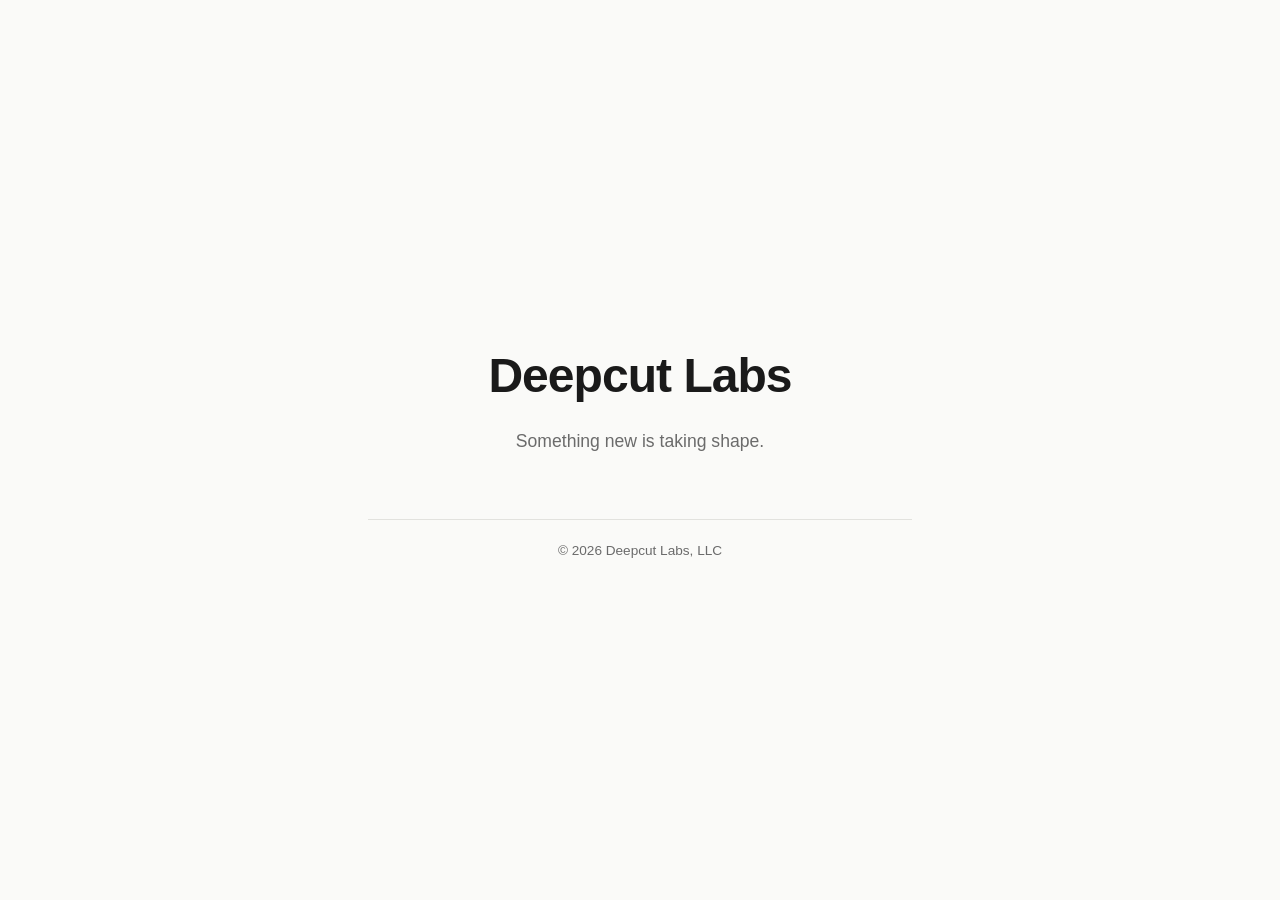
==== index.html @ 6114760e "Add landing page, CNAME, and 404 for GitHub Pages Claude-Session: https://claude.ai/code/session_01U" ====
<!doctype html>
<html lang="en">
<head>
  <meta charset="utf-8">
  <meta name="viewport" content="width=device-width, initial-scale=1">
  <title>Deepcut Labs</title>
  <meta name="description" content="Deepcut Labs, LLC">
  <style>
    :root {
      --bg: #fafaf8;
      --fg: #1a1a1a;
      --muted: #6b6b6b;
      --rule: #e2e2de;
    }
    @media (prefers-color-scheme: dark) {
      :root {
        --bg: #111113;
        --fg: #ededea;
        --muted: #9a9a96;
        --rule: #2a2a2e;
      }
    }
    * { box-sizing: border-box; margin: 0; padding: 0; }
    body {
      background: var(--bg);
      color: var(--fg);
      font-family: -apple-system, BlinkMacSystemFont, "Segoe UI", Roboto, Helvetica, Arial, sans-serif;
      line-height: 1.6;
      min-height: 100svh;
      display: flex;
      flex-direction: column;
      align-items: center;
      justify-content: center;
      padding: 2rem 1.5rem;
    }
    main {
      max-width: 34rem;
      width: 100%;
      text-align: center;
    }
    h1 {
      font-size: clamp(2rem, 6vw, 3rem);
      font-weight: 650;
      letter-spacing: -0.02em;
    }
    p.tagline {
      margin-top: 0.75rem;
      color: var(--muted);
      font-size: 1.1rem;
    }
    footer {
      margin-top: 4rem;
      padding-top: 1.25rem;
      border-top: 1px solid var(--rule);
      color: var(--muted);
      font-size: 0.85rem;
      width: 100%;
      max-width: 34rem;
      text-align: center;
    }
  </style>
</head>
<body>
  <main>
    <h1>Deepcut Labs</h1>
    <p class="tagline">Something new is taking shape.</p>
  </main>
  <footer>
    &copy; 2026 Deepcut Labs, LLC
  </footer>
</body>
</html>
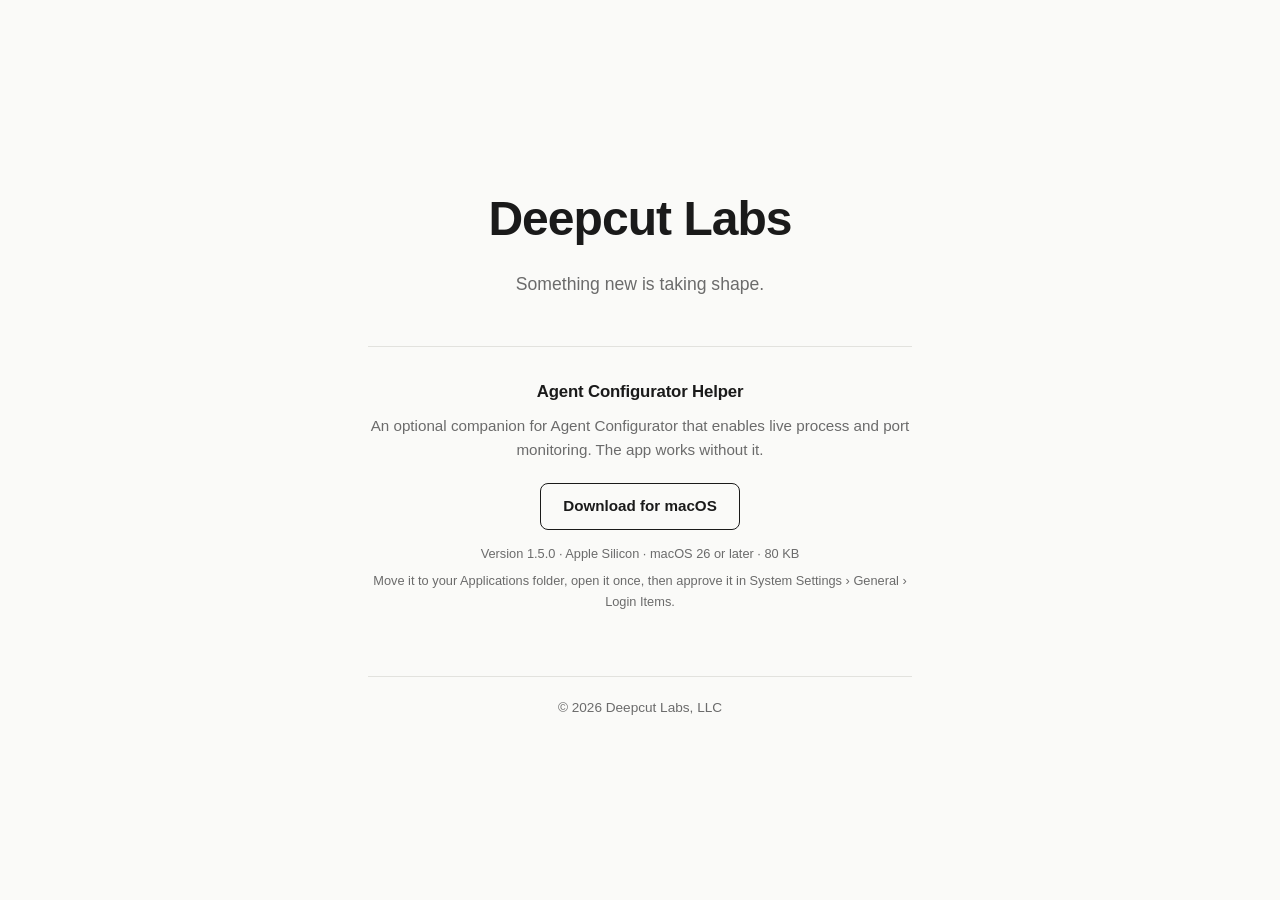
==== commit ae92e8f4: "Add Agent Configurator Helper download to homepage Publishes the Developer ID-signed helper sidecar " ====
--- a/index.html
+++ b/index.html
@@ -48,6 +48,50 @@
       color: var(--muted);
       font-size: 1.1rem;
     }
+    section.download {
+      margin-top: 3rem;
+      padding-top: 2rem;
+      border-top: 1px solid var(--rule);
+    }
+    h2 {
+      font-size: 1.05rem;
+      font-weight: 600;
+      letter-spacing: -0.01em;
+    }
+    p.desc {
+      margin-top: 0.5rem;
+      color: var(--muted);
+      font-size: 0.95rem;
+    }
+    a.download-btn {
+      display: inline-block;
+      margin-top: 1.25rem;
+      padding: 0.65rem 1.4rem;
+      border: 1px solid var(--fg);
+      border-radius: 0.5rem;
+      color: var(--fg);
+      text-decoration: none;
+      font-size: 0.95rem;
+      font-weight: 550;
+      transition: background-color 0.15s ease, color 0.15s ease;
+    }
+    a.download-btn:hover {
+      background: var(--fg);
+      color: var(--bg);
+    }
+    a.download-btn:focus-visible {
+      outline: 2px solid var(--fg);
+      outline-offset: 3px;
+    }
+    p.meta, p.note {
+      margin-top: 0.9rem;
+      color: var(--muted);
+      font-size: 0.8rem;
+    }
+    p.note { margin-top: 0.4rem; }
+    @media (prefers-reduced-motion: reduce) {
+      a.download-btn { transition: none; }
+    }
     footer {
       margin-top: 4rem;
       padding-top: 1.25rem;
@@ -64,6 +108,24 @@
   <main>
     <h1>Deepcut Labs</h1>
     <p class="tagline">Something new is taking shape.</p>
+
+    <section class="download" aria-labelledby="helper-heading">
+      <h2 id="helper-heading">Agent Configurator Helper</h2>
+      <p class="desc">
+        An optional companion for Agent Configurator that enables live process
+        and port monitoring. The app works without it.
+      </p>
+      <a class="download-btn" href="/downloads/AgentConfiguratorHelper-1.5.0.zip" download>
+        Download for macOS
+      </a>
+      <p class="meta">
+        Version 1.5.0 &middot; Apple Silicon &middot; macOS 26 or later &middot; 80&nbsp;KB
+      </p>
+      <p class="note">
+        Move it to your Applications folder, open it once, then approve it in
+        System Settings &rsaquo; General &rsaquo; Login Items.
+      </p>
+    </section>
   </main>
   <footer>
     &copy; 2026 Deepcut Labs, LLC
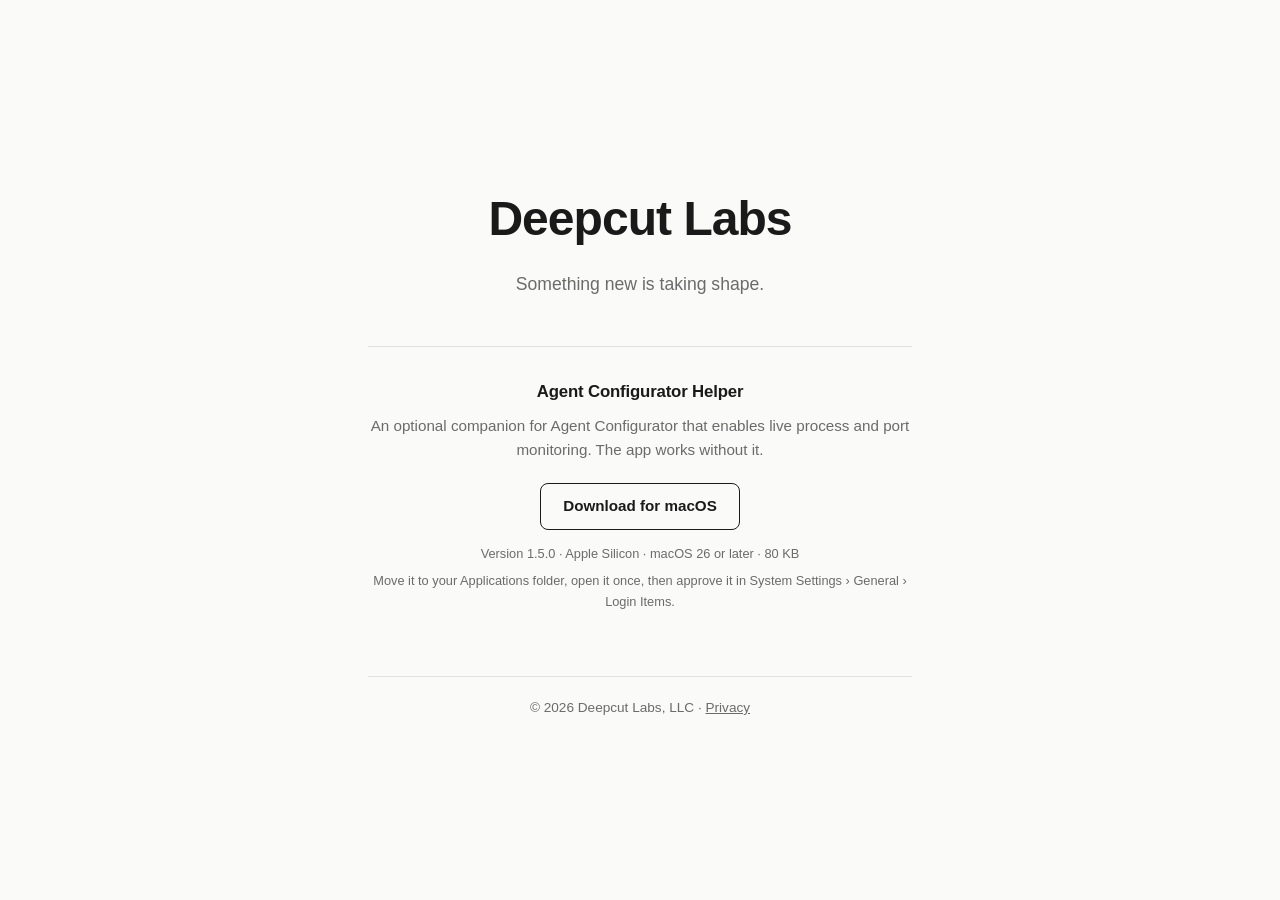
==== commit 1db57d6e: "Add privacy policy, link it from the homepage Required for TestFlight Beta App Review. Content is de" ====
--- a/index.html
+++ b/index.html
@@ -102,6 +102,7 @@
       max-width: 34rem;
       text-align: center;
     }
+    footer a { color: inherit; }
   </style>
 </head>
 <body>
@@ -128,7 +129,7 @@
     </section>
   </main>
   <footer>
-    &copy; 2026 Deepcut Labs, LLC
+    &copy; 2026 Deepcut Labs, LLC &middot; <a href="/privacy.html">Privacy</a>
   </footer>
 </body>
 </html>
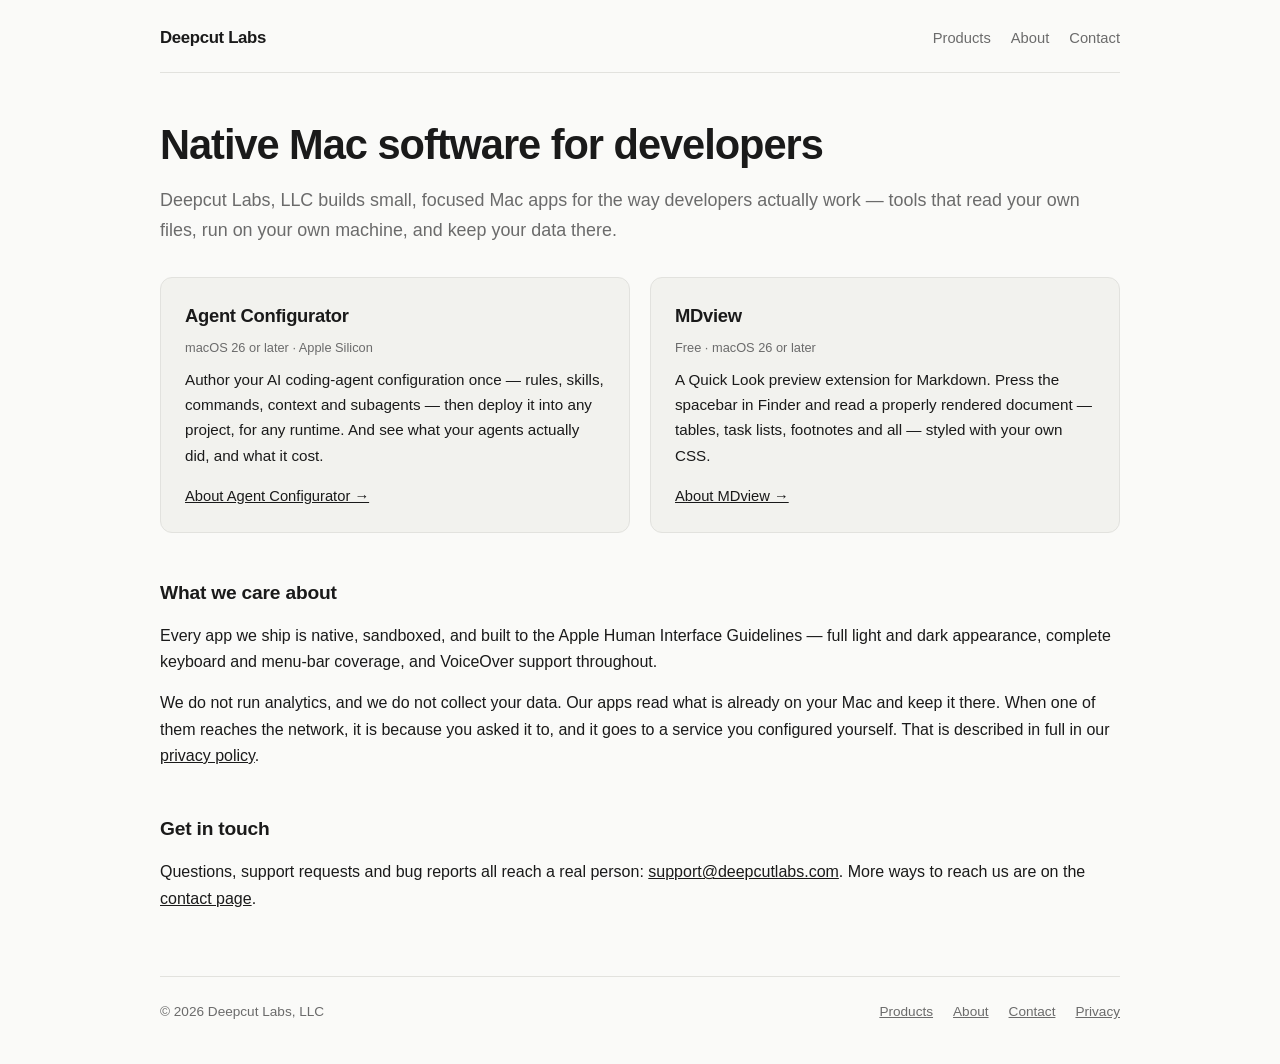
==== commit 7f273878: "feat: build out the site with About, Contact, and product pages Apple's organization enrollment veri" ====
--- a/index.html
+++ b/index.html
@@ -3,133 +3,80 @@
 <head>
   <meta charset="utf-8">
   <meta name="viewport" content="width=device-width, initial-scale=1">
-  <title>Deepcut Labs</title>
-  <meta name="description" content="Deepcut Labs, LLC">
-  <style>
-    :root {
-      --bg: #fafaf8;
-      --fg: #1a1a1a;
-      --muted: #6b6b6b;
-      --rule: #e2e2de;
-    }
-    @media (prefers-color-scheme: dark) {
-      :root {
-        --bg: #111113;
-        --fg: #ededea;
-        --muted: #9a9a96;
-        --rule: #2a2a2e;
-      }
-    }
-    * { box-sizing: border-box; margin: 0; padding: 0; }
-    body {
-      background: var(--bg);
-      color: var(--fg);
-      font-family: -apple-system, BlinkMacSystemFont, "Segoe UI", Roboto, Helvetica, Arial, sans-serif;
-      line-height: 1.6;
-      min-height: 100svh;
-      display: flex;
-      flex-direction: column;
-      align-items: center;
-      justify-content: center;
-      padding: 2rem 1.5rem;
-    }
-    main {
-      max-width: 34rem;
-      width: 100%;
-      text-align: center;
-    }
-    h1 {
-      font-size: clamp(2rem, 6vw, 3rem);
-      font-weight: 650;
-      letter-spacing: -0.02em;
-    }
-    p.tagline {
-      margin-top: 0.75rem;
-      color: var(--muted);
-      font-size: 1.1rem;
-    }
-    section.download {
-      margin-top: 3rem;
-      padding-top: 2rem;
-      border-top: 1px solid var(--rule);
-    }
-    h2 {
-      font-size: 1.05rem;
-      font-weight: 600;
-      letter-spacing: -0.01em;
-    }
-    p.desc {
-      margin-top: 0.5rem;
-      color: var(--muted);
-      font-size: 0.95rem;
-    }
-    a.download-btn {
-      display: inline-block;
-      margin-top: 1.25rem;
-      padding: 0.65rem 1.4rem;
-      border: 1px solid var(--fg);
-      border-radius: 0.5rem;
-      color: var(--fg);
-      text-decoration: none;
-      font-size: 0.95rem;
-      font-weight: 550;
-      transition: background-color 0.15s ease, color 0.15s ease;
-    }
-    a.download-btn:hover {
-      background: var(--fg);
-      color: var(--bg);
-    }
-    a.download-btn:focus-visible {
-      outline: 2px solid var(--fg);
-      outline-offset: 3px;
-    }
-    p.meta, p.note {
-      margin-top: 0.9rem;
-      color: var(--muted);
-      font-size: 0.8rem;
-    }
-    p.note { margin-top: 0.4rem; }
-    @media (prefers-reduced-motion: reduce) {
-      a.download-btn { transition: none; }
-    }
-    footer {
-      margin-top: 4rem;
-      padding-top: 1.25rem;
-      border-top: 1px solid var(--rule);
-      color: var(--muted);
-      font-size: 0.85rem;
-      width: 100%;
-      max-width: 34rem;
-      text-align: center;
-    }
-    footer a { color: inherit; }
-  </style>
+  <title>Deepcut Labs — Mac software for developers</title>
+  <meta name="description" content="Deepcut Labs, LLC builds native Mac software for developers, including Agent Configurator and MDview.">
+  <link rel="stylesheet" href="/assets/site.css">
 </head>
 <body>
-  <main>
-    <h1>Deepcut Labs</h1>
-    <p class="tagline">Something new is taking shape.</p>
+  <header class="site-header">
+    <a class="wordmark" href="/">Deepcut Labs</a>
+    <nav>
+      <a href="/products/">Products</a>
+      <a href="/about.html">About</a>
+      <a href="/contact.html">Contact</a>
+    </nav>
+  </header>
 
-    <section class="download" aria-labelledby="helper-heading">
-      <h2 id="helper-heading">Agent Configurator Helper</h2>
-      <p class="desc">
-        An optional companion for Agent Configurator that enables live process
-        and port monitoring. The app works without it.
-      </p>
-      <a class="download-btn" href="/downloads/AgentConfiguratorHelper-1.5.0.zip" download>
-        Download for macOS
-      </a>
-      <p class="meta">
-        Version 1.5.0 &middot; Apple Silicon &middot; macOS 26 or later &middot; 80&nbsp;KB
-      </p>
-      <p class="note">
-        Move it to your Applications folder, open it once, then approve it in
-        System Settings &rsaquo; General &rsaquo; Login Items.
-      </p>
-    </section>
+  <main class="wide">
+    <h1>Native Mac software for developers</h1>
+    <p class="lede">
+      Deepcut Labs, LLC builds small, focused Mac apps for the way developers actually work —
+      tools that read your own files, run on your own machine, and keep your data there.
+    </p>
+
+    <div class="cards">
+      <article class="card">
+        <h3>Agent Configurator</h3>
+        <p class="status">macOS 26 or later &middot; Apple Silicon</p>
+        <p>
+          Author your AI coding-agent configuration once — rules, skills, commands, context and
+          subagents — then deploy it into any project, for any runtime. And see what your agents
+          actually did, and what it cost.
+        </p>
+        <p class="more"><a href="/products/agent-configurator.html">About Agent Configurator &rarr;</a></p>
+      </article>
+
+      <article class="card">
+        <h3>MDview</h3>
+        <p class="status">Free &middot; macOS 26 or later</p>
+        <p>
+          A Quick Look preview extension for Markdown. Press the spacebar in Finder and read a
+          properly rendered document — tables, task lists, footnotes and all — styled with your
+          own CSS.
+        </p>
+        <p class="more"><a href="/products/mdview.html">About MDview &rarr;</a></p>
+      </article>
+    </div>
+
+    <h2>What we care about</h2>
+    <p>
+      Every app we ship is native, sandboxed, and built to the Apple Human Interface Guidelines —
+      full light and dark appearance, complete keyboard and menu-bar coverage, and VoiceOver
+      support throughout.
+    </p>
+    <p>
+      We do not run analytics, and we do not collect your data. Our apps read what is already on
+      your Mac and keep it there. When one of them reaches the network, it is because you asked
+      it to, and it goes to a service you configured yourself. That is described in full in our
+      <a href="/privacy.html">privacy policy</a>.
+    </p>
+
+    <h2>Get in touch</h2>
+    <p>
+      Questions, support requests and bug reports all reach a real person:
+      <a href="mailto:support@deepcutlabs.com">support@deepcutlabs.com</a>. More ways to reach us
+      are on the <a href="/contact.html">contact page</a>.
+    </p>
   </main>
-  <footer>
-    &copy; 2026 Deepcut Labs, LLC &middot; <a href="/privacy.html">Privacy</a>
+
+  <footer class="site-footer">
+    <span>&copy; 2026 Deepcut Labs, LLC</span>
+    <nav>
+      <a href="/products/">Products</a>
+      <a href="/about.html">About</a>
+      <a href="/contact.html">Contact</a>
+      <a href="/privacy.html">Privacy</a>
+    </nav>
   </footer>
 </body>
 </html>
--- a/assets/site.css
+++ b/assets/site.css
@@ -0,0 +1,240 @@
+/* Deepcut Labs — shared site styles */
+
+:root {
+  --bg: #fafaf8;
+  --fg: #1a1a1a;
+  --muted: #6b6b6b;
+  --rule: #e2e2de;
+  --panel: #f2f2ee;
+  --accent: #1a1a1a;
+}
+@media (prefers-color-scheme: dark) {
+  :root {
+    --bg: #111113;
+    --fg: #ededea;
+    --muted: #9a9a96;
+    --rule: #2a2a2e;
+    --panel: #191a1d;
+    --accent: #ededea;
+  }
+}
+
+* { box-sizing: border-box; margin: 0; padding: 0; }
+
+html { scroll-behavior: smooth; }
+
+body {
+  background: var(--bg);
+  color: var(--fg);
+  font-family: -apple-system, BlinkMacSystemFont, "Segoe UI", Roboto, Helvetica, Arial, sans-serif;
+  line-height: 1.65;
+  min-height: 100svh;
+  display: flex;
+  flex-direction: column;
+  align-items: center;
+  padding: 0 1.5rem 0;
+}
+
+/* ---- Header / nav ---- */
+
+.site-header {
+  width: 100%;
+  max-width: 60rem;
+  display: flex;
+  flex-wrap: wrap;
+  gap: 0.75rem 1.5rem;
+  align-items: baseline;
+  justify-content: space-between;
+  padding: 1.5rem 0 1.25rem;
+  border-bottom: 1px solid var(--rule);
+}
+.site-header .wordmark {
+  font-weight: 650;
+  letter-spacing: -0.02em;
+  font-size: 1.05rem;
+  text-decoration: none;
+  color: var(--fg);
+}
+.site-header nav {
+  display: flex;
+  flex-wrap: wrap;
+  gap: 1.25rem;
+  font-size: 0.92rem;
+}
+.site-header nav a {
+  color: var(--muted);
+  text-decoration: none;
+}
+.site-header nav a:hover { color: var(--fg); }
+.site-header nav a[aria-current="page"] { color: var(--fg); font-weight: 560; }
+
+/* ---- Main content ---- */
+
+main {
+  width: 100%;
+  max-width: 44rem;
+  flex: 1;
+  padding: 3rem 0 4rem;
+}
+main.wide { max-width: 60rem; }
+
+h1 {
+  font-size: clamp(1.75rem, 4.5vw, 2.6rem);
+  font-weight: 650;
+  letter-spacing: -0.025em;
+  line-height: 1.15;
+}
+h2 {
+  font-size: 1.2rem;
+  font-weight: 650;
+  letter-spacing: -0.01em;
+  margin-top: 2.75rem;
+}
+h3 {
+  font-size: 1rem;
+  font-weight: 620;
+  margin-top: 1.75rem;
+}
+p, ul, ol { margin-top: 0.9rem; }
+ul, ol { padding-left: 1.25rem; }
+li { margin-top: 0.4rem; }
+strong { font-weight: 620; }
+
+a { color: inherit; }
+
+.lede {
+  margin-top: 1.1rem;
+  font-size: 1.12rem;
+  color: var(--muted);
+}
+.eyebrow {
+  font-size: 0.78rem;
+  letter-spacing: 0.08em;
+  text-transform: uppercase;
+  color: var(--muted);
+  margin-bottom: 0.6rem;
+}
+.updated { margin-top: 0.4rem; color: var(--muted); font-size: 0.85rem; }
+
+code {
+  font-family: ui-monospace, SFMono-Regular, Menlo, monospace;
+  font-size: 0.9em;
+}
+
+/* ---- Product cards ---- */
+
+.cards {
+  margin-top: 2rem;
+  display: grid;
+  gap: 1.25rem;
+  grid-template-columns: repeat(auto-fit, minmax(17rem, 1fr));
+}
+.card {
+  border: 1px solid var(--rule);
+  border-radius: 12px;
+  background: var(--panel);
+  padding: 1.4rem 1.5rem 1.5rem;
+  display: flex;
+  flex-direction: column;
+}
+.card h2, .card h3 { margin-top: 0; }
+.card h3 { font-size: 1.15rem; font-weight: 650; letter-spacing: -0.015em; }
+.card p { margin-top: 0.6rem; font-size: 0.95rem; }
+.card .status {
+  margin-top: 0.35rem;
+  font-size: 0.8rem;
+  color: var(--muted);
+}
+.card .more { margin-top: auto; padding-top: 1rem; font-size: 0.92rem; }
+
+/* ---- Buttons ---- */
+
+.actions {
+  margin-top: 1.75rem;
+  display: flex;
+  flex-wrap: wrap;
+  gap: 0.75rem;
+  align-items: center;
+}
+.btn {
+  display: inline-block;
+  padding: 0.6rem 1.1rem;
+  border-radius: 8px;
+  border: 1px solid var(--accent);
+  background: var(--accent);
+  color: var(--bg);
+  text-decoration: none;
+  font-size: 0.95rem;
+  font-weight: 560;
+}
+.btn.secondary {
+  background: transparent;
+  color: var(--fg);
+  border-color: var(--rule);
+}
+.btn.disabled {
+  background: transparent;
+  color: var(--muted);
+  border-color: var(--rule);
+  cursor: default;
+}
+
+/* ---- Screenshots ---- */
+
+figure {
+  margin-top: 2rem;
+  border: 1px solid var(--rule);
+  border-radius: 12px;
+  overflow: hidden;
+  background: var(--panel);
+}
+figure img {
+  display: block;
+  width: 100%;
+  height: auto;
+}
+figcaption {
+  padding: 0.75rem 1rem;
+  font-size: 0.87rem;
+  color: var(--muted);
+  border-top: 1px solid var(--rule);
+}
+
+/* ---- Definition rows (contact, specs) ---- */
+
+.rows { margin-top: 1.5rem; border-top: 1px solid var(--rule); }
+.row {
+  display: flex;
+  flex-wrap: wrap;
+  gap: 0.25rem 1.5rem;
+  padding: 0.9rem 0;
+  border-bottom: 1px solid var(--rule);
+}
+.row dt {
+  flex: 0 0 9rem;
+  color: var(--muted);
+  font-size: 0.9rem;
+}
+.row dd { flex: 1 1 14rem; }
+
+/* ---- Footer ---- */
+
+.site-footer {
+  margin-top: auto;
+  padding: 1.5rem 0 2.5rem;
+  border-top: 1px solid var(--rule);
+  color: var(--muted);
+  font-size: 0.85rem;
+  width: 100%;
+  max-width: 60rem;
+  display: flex;
+  flex-wrap: wrap;
+  gap: 0.5rem 1.25rem;
+  justify-content: space-between;
+}
+.site-footer nav { display: flex; flex-wrap: wrap; gap: 1.25rem; }
+.site-footer a { color: inherit; }
+
+@media (max-width: 34rem) {
+  .row dt { flex-basis: 100%; }
+}
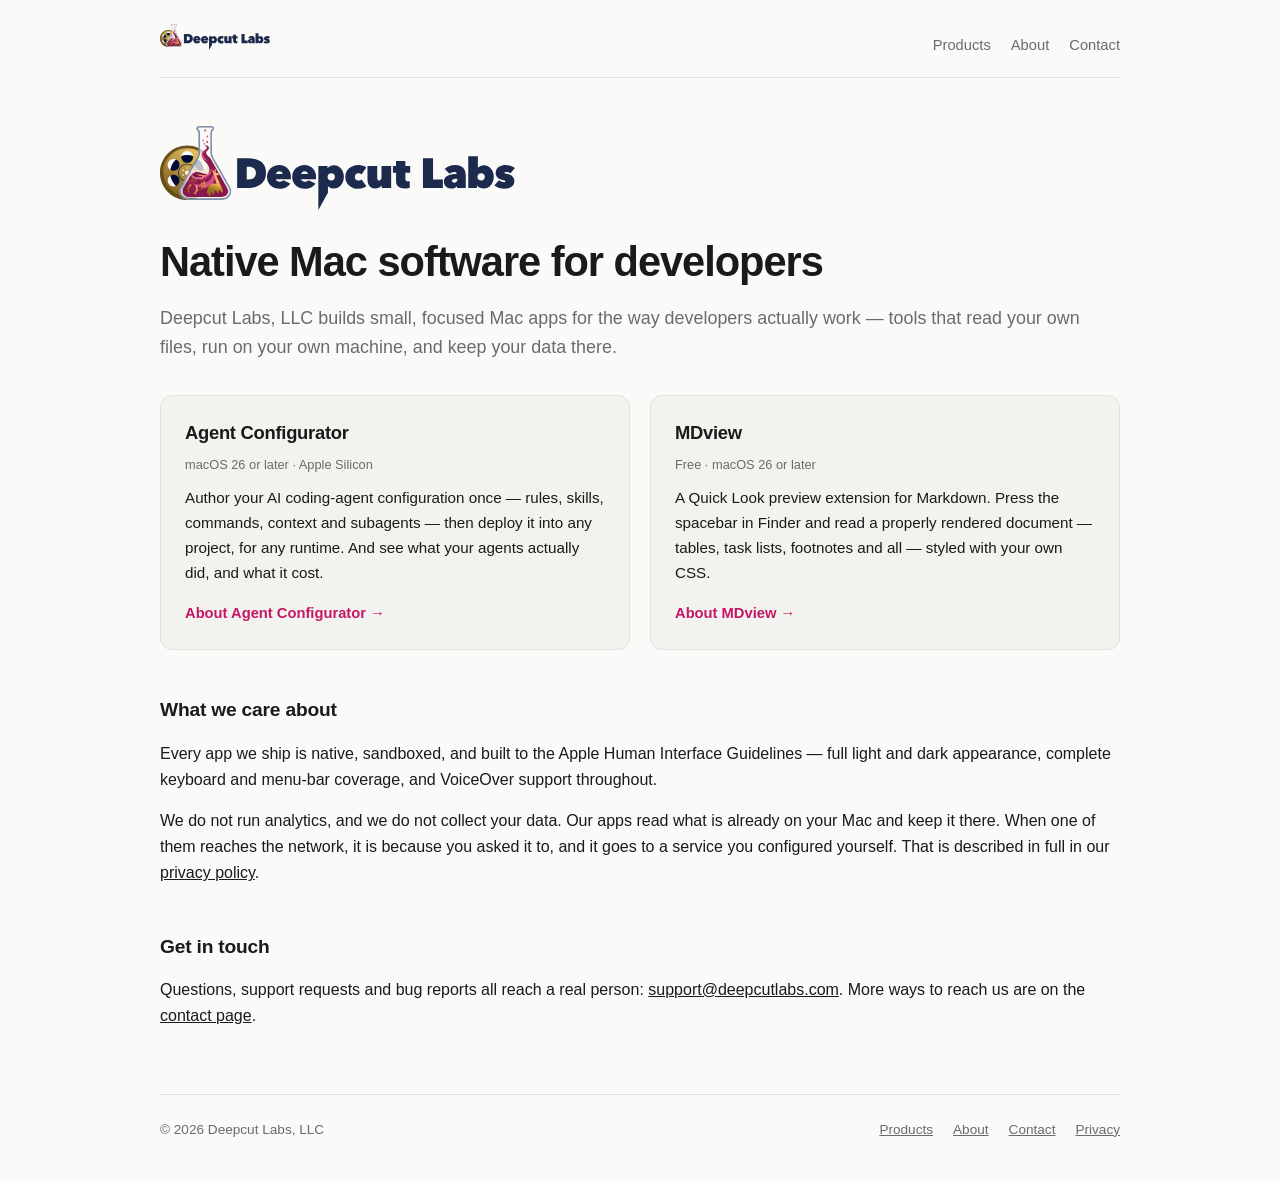
==== commit 50a098b5: "feat: put the logo and brand colour across the site The site was monochrome and carried artwork only" ====
--- a/index.html
+++ b/index.html
@@ -6,10 +6,18 @@
   <title>Deepcut Labs — Mac software for developers</title>
   <meta name="description" content="Deepcut Labs, LLC builds native Mac software for developers, including Agent Configurator and MDview.">
   <link rel="stylesheet" href="/assets/site.css">
+  <link rel="icon" href="/assets/favicon-32.png" sizes="32x32" type="image/png">
+  <link rel="icon" href="/assets/favicon-192.png" sizes="192x192" type="image/png">
+  <link rel="apple-touch-icon" href="/assets/apple-touch-icon.png">
 </head>
 <body>
   <header class="site-header">
-    <a class="wordmark" href="/">Deepcut Labs</a>
+    <a class="wordmark" href="/" aria-label="Deepcut Labs — home">
+      <picture>
+        <source srcset="/assets/logo-dark.svg" media="(prefers-color-scheme: dark)">
+        <img src="/assets/logo-light.svg" alt="Deepcut Labs" width="110" height="26">
+      </picture>
+    </a>
     <nav>
       <a href="/products/">Products</a>
       <a href="/about.html">About</a>
@@ -18,6 +26,10 @@
   </header>
 
   <main class="wide">
+    <picture>
+      <source srcset="/assets/logo-dark.svg" media="(prefers-color-scheme: dark)">
+      <img class="hero-logo" src="/assets/logo-light.svg" alt="Deepcut Labs" width="355" height="84">
+    </picture>
     <h1>Native Mac software for developers</h1>
     <p class="lede">
       Deepcut Labs, LLC builds small, focused Mac apps for the way developers actually work —
--- a/assets/site.css
+++ b/assets/site.css
@@ -7,6 +7,8 @@
   --rule: #e2e2de;
   --panel: #f2f2ee;
   --accent: #1a1a1a;
+  --brand: #c51667;        /* logo magenta, on the light ground */
+  --brand-soft: #c5166714;
 }
 @media (prefers-color-scheme: dark) {
   :root {
@@ -16,6 +18,8 @@
     --rule: #2a2a2e;
     --panel: #191a1d;
     --accent: #ededea;
+    --brand: #e2599c;      /* the light magenta is too dark on #111113 */
+    --brand-soft: #e2599c1f;
   }
 }
 
@@ -49,11 +53,15 @@
   border-bottom: 1px solid var(--rule);
 }
 .site-header .wordmark {
-  font-weight: 650;
-  letter-spacing: -0.02em;
-  font-size: 1.05rem;
+  display: inline-flex;
+  align-items: center;
   text-decoration: none;
   color: var(--fg);
+}
+.site-header .wordmark img {
+  height: 26px;
+  width: auto;
+  display: block;
 }
 .site-header nav {
   display: flex;
@@ -77,6 +85,13 @@
   padding: 3rem 0 4rem;
 }
 main.wide { max-width: 60rem; }
+
+.hero-logo {
+  display: block;
+  width: auto;
+  height: clamp(56px, 9vw, 84px);
+  margin-bottom: 1.75rem;
+}
 
 h1 {
   font-size: clamp(1.75rem, 4.5vw, 2.6rem);
@@ -111,7 +126,8 @@
   font-size: 0.78rem;
   letter-spacing: 0.08em;
   text-transform: uppercase;
-  color: var(--muted);
+  color: var(--brand);
+  font-weight: 600;
   margin-bottom: 0.6rem;
 }
 .updated { margin-top: 0.4rem; color: var(--muted); font-size: 0.85rem; }
@@ -136,6 +152,11 @@
   padding: 1.4rem 1.5rem 1.5rem;
   display: flex;
   flex-direction: column;
+  transition: border-color 0.15s ease, box-shadow 0.15s ease;
+}
+.card:hover {
+  border-color: var(--brand);
+  box-shadow: 0 0 0 3px var(--brand-soft);
 }
 .card h2, .card h3 { margin-top: 0; }
 .card h3 { font-size: 1.15rem; font-weight: 650; letter-spacing: -0.015em; }
@@ -146,6 +167,8 @@
   color: var(--muted);
 }
 .card .more { margin-top: auto; padding-top: 1rem; font-size: 0.92rem; }
+.card .more a { color: var(--brand); text-decoration: none; font-weight: 560; }
+.card .more a:hover { text-decoration: underline; }
 
 /* ---- Buttons ---- */
 
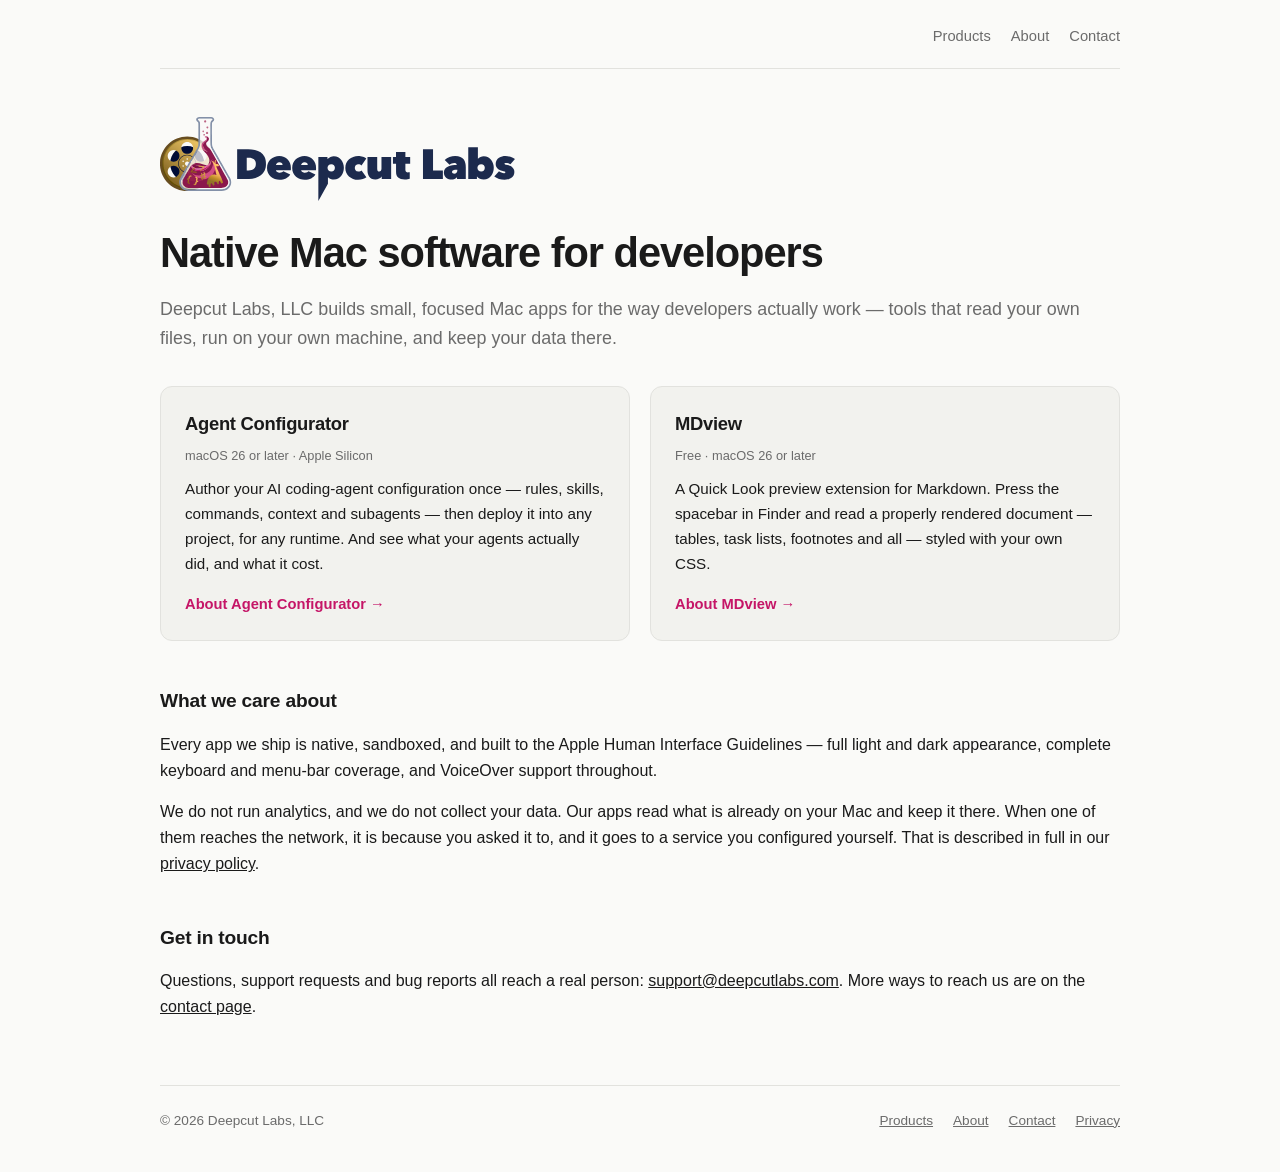
==== commit 4a65dca2: "fix: drop the duplicate logo from the homepage header The homepage carried the lockup twice — once i" ====
--- a/index.html
+++ b/index.html
@@ -11,13 +11,7 @@
   <link rel="apple-touch-icon" href="/assets/apple-touch-icon.png">
 </head>
 <body>
-  <header class="site-header">
-    <a class="wordmark" href="/" aria-label="Deepcut Labs — home">
-      <picture>
-        <source srcset="/assets/logo-dark.svg" media="(prefers-color-scheme: dark)">
-        <img src="/assets/logo-light.svg" alt="Deepcut Labs" width="110" height="26">
-      </picture>
-    </a>
+  <header class="site-header nologo">
     <nav>
       <a href="/products/">Products</a>
       <a href="/about.html">About</a>
--- a/assets/site.css
+++ b/assets/site.css
@@ -63,6 +63,9 @@
   width: auto;
   display: block;
 }
+/* Homepage carries the lockup in the hero, so its header has no logo. */
+.site-header.nologo { justify-content: flex-end; }
+
 .site-header nav {
   display: flex;
   flex-wrap: wrap;
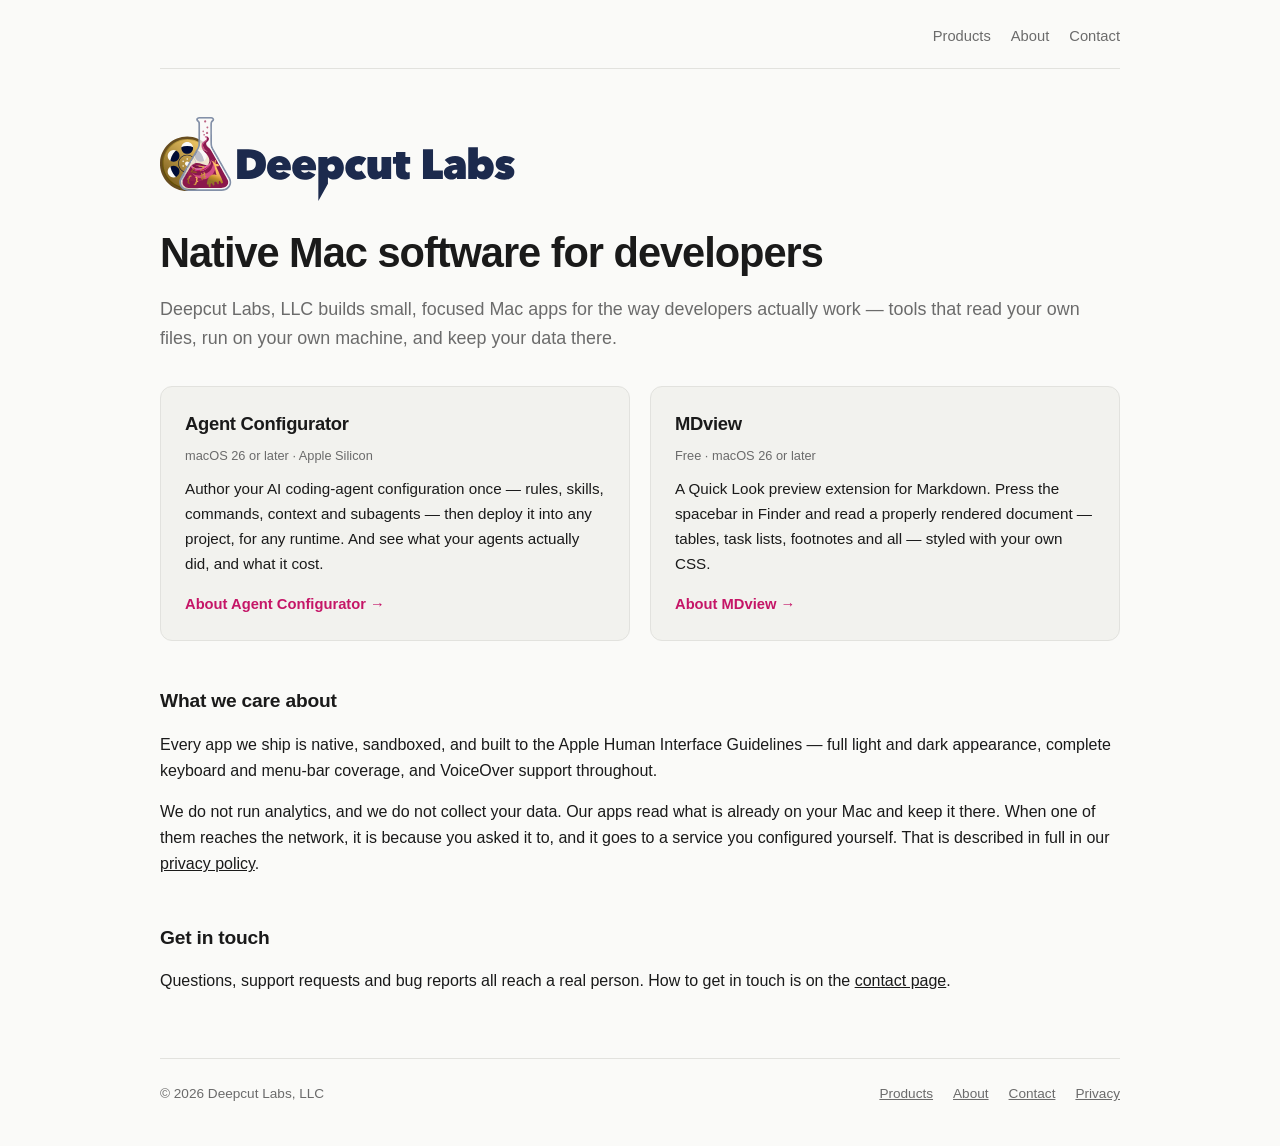
==== commit 96ef0b54: "release: helper 1.0.3, and remove contact PII from the site Publish Agent Configurator Helper 1.0.3 " ====
--- a/index.html
+++ b/index.html
@@ -69,9 +69,8 @@
 
     <h2>Get in touch</h2>
     <p>
-      Questions, support requests and bug reports all reach a real person:
-      <a href="mailto:support@deepcutlabs.com">support@deepcutlabs.com</a>. More ways to reach us
-      are on the <a href="/contact.html">contact page</a>.
+      Questions, support requests and bug reports all reach a real person. How to get in touch
+      is on the <a href="/contact.html">contact page</a>.
     </p>
   </main>
 
--- a/assets/site.css
+++ b/assets/site.css
@@ -12,13 +12,15 @@
 }
 @media (prefers-color-scheme: dark) {
   :root {
-    --bg: #111113;
-    --fg: #ededea;
-    --muted: #9a9a96;
-    --rule: #2a2a2e;
-    --panel: #191a1d;
-    --accent: #ededea;
-    --brand: #e2599c;      /* the light magenta is too dark on #111113 */
+    /* Near-black carrying the navy from the logo, rather than a neutral grey.
+       The whole ramp moves together so panels and rules stay in the same hue. */
+    --bg: #0e1119;
+    --fg: #eaecf1;
+    --muted: #969cab;
+    --rule: #262c3b;
+    --panel: #151925;
+    --accent: #eaecf1;
+    --brand: #e2599c;      /* the light magenta is too dark on this ground */
     --brand-soft: #e2599c1f;
   }
 }
@@ -264,3 +266,105 @@
 @media (max-width: 34rem) {
   .row dt { flex-basis: 100%; }
 }
+
+/* ---- Product hero: app icon beside the title ---- */
+
+.product-head {
+  display: flex;
+  align-items: center;
+  gap: 1.25rem;
+  flex-wrap: wrap;
+}
+.product-head .appicon {
+  width: 84px;
+  height: 84px;
+  flex: none;
+  border-radius: 18px;
+}
+.product-head .titles { min-width: 15rem; flex: 1 1 20rem; }
+.product-head h1 { margin-top: 0.15rem; }
+
+/* ---- Diagrams ---- */
+/* Built from page elements rather than a flat image, so the type stays at a
+   real size at every width and the palette follows the theme. */
+
+.diagram {
+  margin-top: 2rem;
+  border: 1px solid var(--rule);
+  border-radius: 12px;
+  background: var(--panel);
+  padding: 1.75rem 1.5rem 0;
+}
+.dg-flow {
+  display: flex;
+  flex-direction: column;
+  align-items: center;
+  gap: 0.85rem;
+}
+.dg-node {
+  border: 1px solid var(--rule);
+  background: var(--bg);
+  border-radius: 10px;
+  padding: 0.8rem 1.1rem;
+  text-align: center;
+  max-width: 30rem;
+}
+.dg-node strong { display: block; font-weight: 620; font-size: 0.98rem; }
+.dg-node span {
+  display: block;
+  margin-top: 0.2rem;
+  color: var(--muted);
+  font-size: 0.85rem;
+}
+.dg-node.accent { border-color: var(--brand); box-shadow: 0 0 0 3px var(--brand-soft); }
+
+.dg-arrow {
+  color: var(--brand);
+  font-size: 1.1rem;
+  line-height: 1;
+}
+.dg-arrow .gl { display: inline-block; }
+.dg-arrow small {
+  display: block;
+  color: var(--muted);
+  font-size: 0.75rem;
+  letter-spacing: 0.04em;
+  margin-top: 0.25rem;
+}
+
+.dg-targets {
+  display: flex;
+  flex-wrap: wrap;
+  justify-content: center;
+  gap: 0.5rem;
+  margin: 0;
+  padding: 0;
+  list-style: none;
+}
+.dg-targets li {
+  margin: 0;
+  border: 1px solid var(--rule);
+  border-radius: 999px;
+  background: var(--bg);
+  padding: 0.4rem 0.85rem;
+  font-size: 0.88rem;
+  white-space: nowrap;
+}
+
+/* Side-by-side on wide screens, stacked on narrow — no scaled-down type. */
+.dg-lane { display: flex; flex-direction: column; gap: 0.85rem; align-items: center; }
+@media (min-width: 46rem) {
+  .dg-lane { flex-direction: row; align-items: stretch; justify-content: center; }
+  .dg-lane .dg-node { display: flex; flex-direction: column; justify-content: center; flex: 1 1 0; }
+  .dg-lane .dg-arrow { display: flex; flex-direction: column; justify-content: center; text-align: center; }
+  /* the lane runs left-to-right at this width, so turn the arrows with it */
+  .dg-lane .dg-arrow .gl { transform: rotate(-90deg); }
+}
+
+.diagram figcaption {
+  margin-top: 1.5rem;
+  border-top: 1px solid var(--rule);
+  margin-left: -1.5rem;
+  margin-right: -1.5rem;
+  padding: 0.75rem 1rem;
+}
